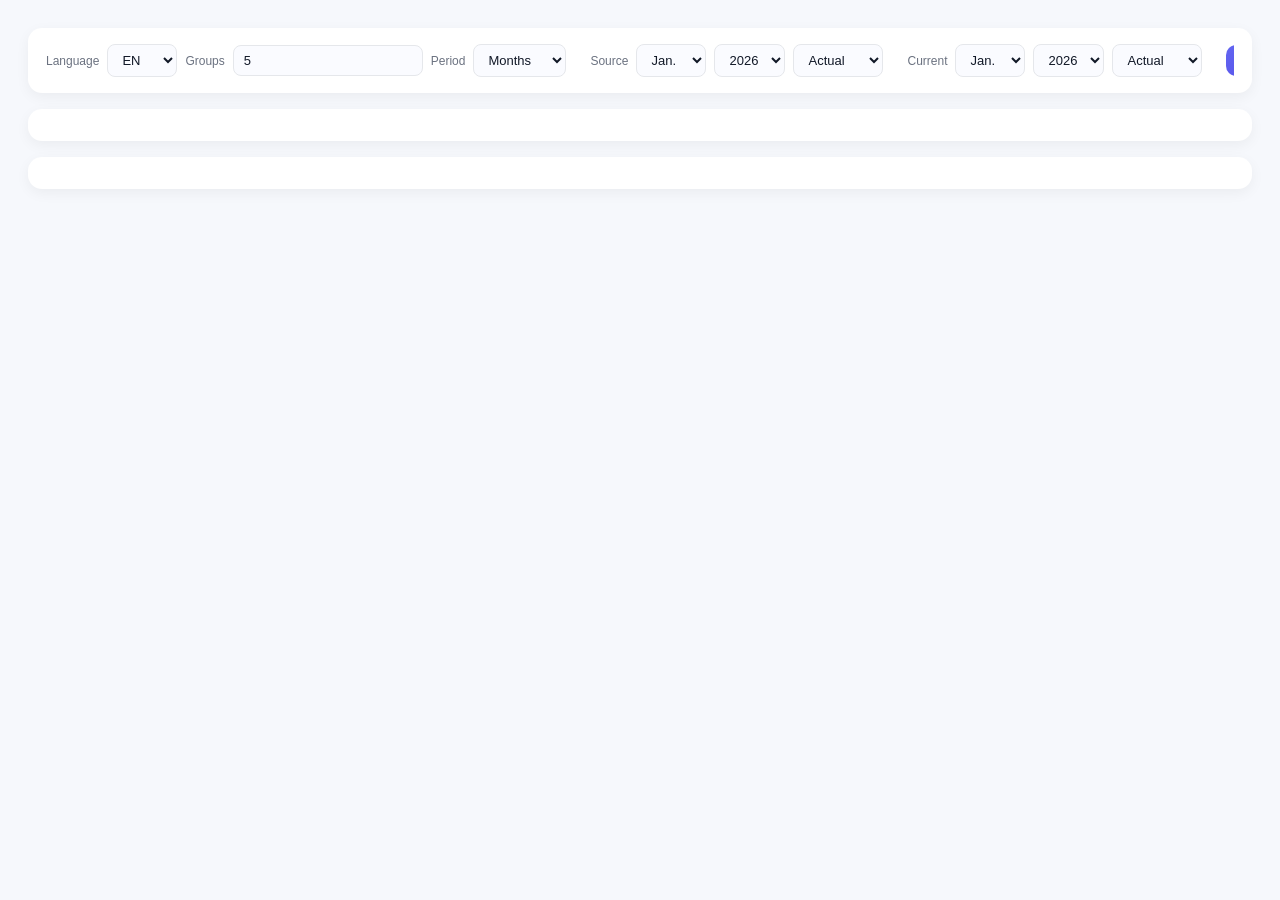
==== index.html @ 21b6c39b "Update index.html" ====
<!DOCTYPE html>
<html>
<head>
<meta charset="UTF-8">
<title>Sarrah BI</title>

<script>
console.log("HTML WORKS");
</script>
  
<link rel="stylesheet" href="css/styles.css">
</head>

<body>

<div id="topBlock" class="block"></div>
<div id="tableBlock" class="block"></div>
<div id="analysisBlock" class="block"></div>

<script type="module" src="js/app.js"></script>

</body>
</html>
---- css/styles.css ----
body {
    font-family: -apple-system, BlinkMacSystemFont, "Segoe UI", Roboto, sans-serif;
    background: #f6f8fc;
    padding: 20px;
    color: #1f2937;
}

/* =========================
   БЛОКИ
========================= */
.block {
    background: #ffffff;
    padding: 16px 18px;
    border-radius: 14px;
    margin-bottom: 16px;
    box-shadow: 0 4px 14px rgba(0,0,0,0.05);
}

/* =========================
   TOP BAR
========================= */
.top-bar {
    display: flex;
    align-items: center;
    gap: 24px;
    flex-wrap: nowrap;
    overflow-x: auto;
}

/* группы */
.top-group {
    display: flex;
    align-items: center;
    gap: 8px;
    white-space: nowrap;
}

/* подписи */
.label {
    font-size: 12px;
    color: #6b7280;
    font-weight: 500;
}
select:disabled {
    opacity: 0.5;
    cursor: not-allowed;
}
/* =========================
   INPUTS / SELECTS
========================= */
input, select {
    padding: 7px 10px;
    border-radius: 8px;
    border: 1px solid #e5e7eb;
    background: #fafbff;
    font-size: 13px;
    color: #111827;

    width: auto;
    min-width: 70px;
    display: inline-block;

    transition: all 0.15s ease;
}

/* hover */
input:hover, select:hover {
    border-color: #c7d2fe;
}

/* focus */
input:focus, select:focus {
    outline: none;
    border-color: #6366f1;
    background: #ffffff;
    box-shadow: 0 0 0 3px rgba(99,102,241,0.15);
}

/* =========================
   КНОПКИ
========================= */
button {
    padding: 8px 16px;
    border-radius: 10px;
    font-size: 13px;
    font-weight: 600;
    cursor: pointer;
    transition: all 0.15s ease;
}

/* BUILD */
.build-btn {
    background: linear-gradient(135deg, #6366f1, #4f46e5);
    color: white;
    border: none;
}

.build-btn:hover {
    transform: translateY(-1px);
    box-shadow: 0 6px 14px rgba(79,70,229,0.25);
}

/* TEST */
.test-btn {
    background: #ffffff;
    border: 1px solid #e5e7eb;
    color: #374151;
}

.test-btn:hover {
    background: #f3f4f6;
}

/* =========================
   ТАБЛИЦА
========================= */
table {
    width: 100%;
    border-collapse: collapse;
    font-size: 13px;
}

th {
    background: #f9fafb;
    color: #6b7280;
    font-weight: 600;
    font-size: 12px;
    padding: 10px 6px;
    border-bottom: 1px solid #e5e7eb;
}

td {
    padding: 8px 6px;
    border-bottom: 1px solid #f1f5f9;
}

/* hover строки */
tr:hover td {
    background: #f9fbff;
}

/* =========================
   ЦВЕТА
========================= */
.green {
    color: #16a34a;
    font-weight: 600;
}

.red {
    color: #dc2626;
    font-weight: 600;
}

/* =========================
   TOTAL
========================= */
.total td {
    background: #eef2ff;
    font-weight: 600;
}

/* =========================
   СКРОЛЛ (тонкий)
========================= */
::-webkit-scrollbar {
    height: 6px;
}
::-webkit-scrollbar-thumb {
    background: #d1d5db;
    border-radius: 6px;
}
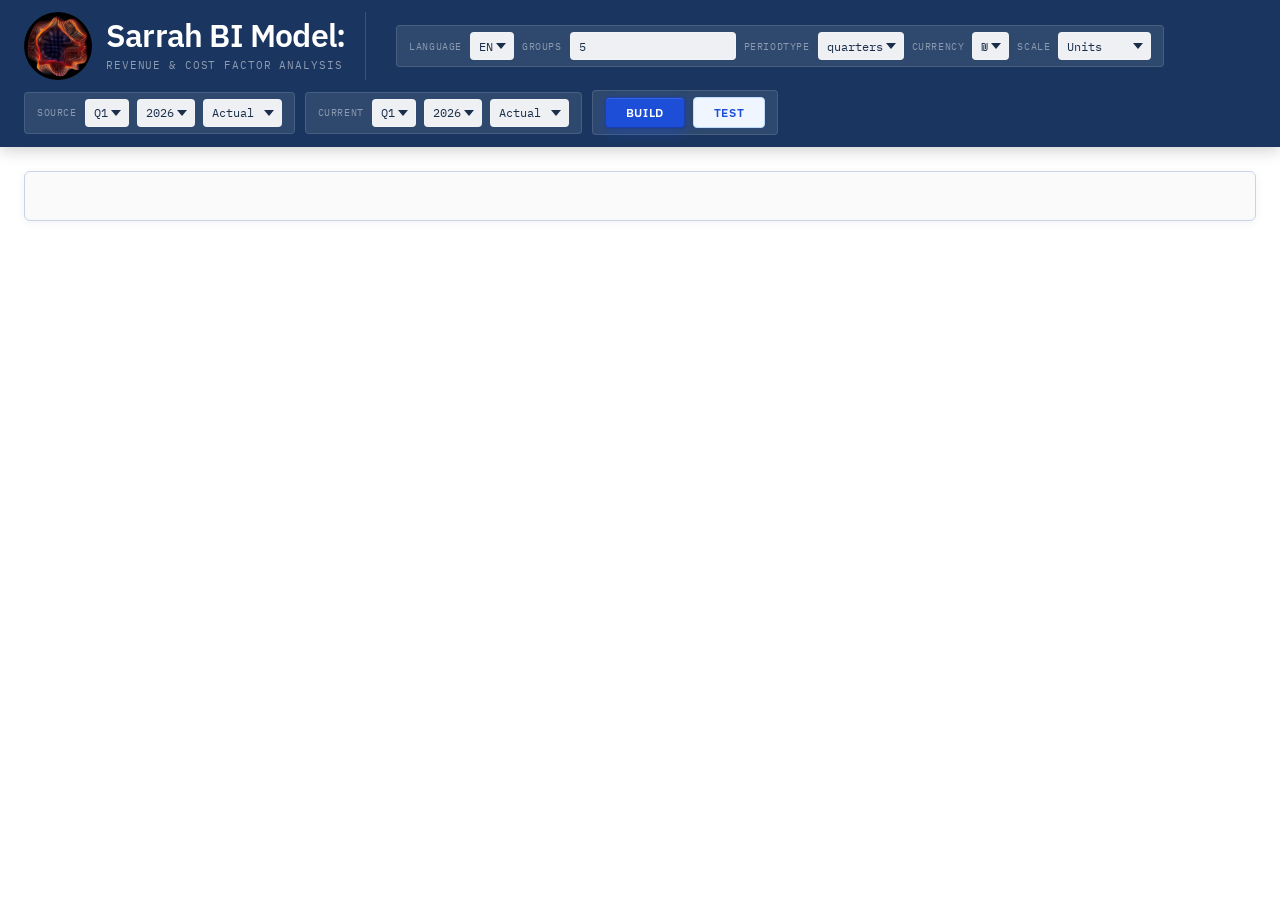
==== commit 401950c6: "Update index.html" ====
--- a/index.html
+++ b/index.html
@@ -9,11 +9,13 @@
 </script>
   
 <link rel="stylesheet" href="css/styles.css">
+<link rel="icon" href="assets/logo.png" type="image/png">
 </head>
 
 <body>
 
 <div id="topBlock" class="block"></div>
+<div id="topSecondaryBlock" class="block"></div>
 <div id="tableBlock" class="block"></div>
 <div id="analysisBlock" class="block"></div>
 
--- a/css/styles.css
+++ b/css/styles.css
@@ -1,172 +1,429 @@
+/* ===================================================
+   SARRAH BI — Minimal White Theme
+   =================================================== */
+
+@import url('https://fonts.googleapis.com/css2?family=IBM+Plex+Mono:wght@400;500&family=IBM+Plex+Sans:wght@300;400;500;600&display=swap');
+
+/* ===== ПЕРЕМЕННЫЕ ===== */
+:root {
+    --bg:        #ffffff;
+    --bg2:       #fafafa;
+    --bg3:       #f5f5f5;
+    --bg4:       #efefef;
+    --surface:   #e8e8e8;
+
+    --border:    #e8e8e8;
+    --border2:   #d0d0d0;
+
+    --text:      #111111;
+    --text2:     #444444;
+    --text3:     #999999;
+
+    --accent:    #111111;
+    --accent2:   #444444;
+
+    --green:     #1a7a3c;
+    --green-bg:  #f0faf4;
+    --red:       #c0392b;
+    --red-bg:    #fdf3f2;
+
+    --radius:    4px;
+    --radius-lg: 6px;
+
+    --font-head: 'IBM Plex Sans', sans-serif;
+    --font-mono: 'IBM Plex Mono', monospace;
+    --font-body: 'IBM Plex Sans', sans-serif;
+}
+
+/* ===== RESET & BASE ===== */
+*, *::before, *::after { box-sizing: border-box; }
+html { scroll-behavior: smooth; }
+
 body {
-    font-family: -apple-system, BlinkMacSystemFont, "Segoe UI", Roboto, sans-serif;
-    background: #f6f8fc;
-    padding: 20px;
-    color: #1f2937;
-}
-
-/* =========================
-   БЛОКИ
-========================= */
-.block {
-    background: #ffffff;
-    padding: 16px 18px;
-    border-radius: 14px;
-    margin-bottom: 16px;
-    box-shadow: 0 4px 14px rgba(0,0,0,0.05);
-}
-
-/* =========================
-   TOP BAR
-========================= */
+    font-family: var(--font-body);
+    background: var(--bg);
+    color: var(--text);
+    min-height: 100vh;
+    line-height: 1.5;
+    margin: 0;
+}
+
+/* ===== TOP BAR ===== */
 .top-bar {
     display: flex;
+    flex-wrap: wrap;
+    gap: 10px;
     align-items: center;
-    gap: 24px;
-    flex-wrap: nowrap;
-    overflow-x: auto;
-}
-
-/* группы */
+
+    background: #1a3660;
+    padding: 12px 24px;
+    border-bottom: none;
+    box-shadow: 0 2px 16px rgba(0,0,0,0.22);
+
+    position: sticky;
+    top: 0;
+    z-index: 100;
+}
+
+/* ===== ЛОГО ===== */
+.logo-block {
+    display: flex;
+    align-items: center;
+    gap: 14px;
+    margin-right: 20px;
+    padding-right: 20px;
+    border-right: 1px solid rgba(255,255,255,0.15);
+}
+
+.logo { height: 68px; }
+
+.logo-main {
+    font-family: var(--font-head);
+    font-weight: 600;
+    font-size: 32px;
+    letter-spacing: -0.8px;
+    color: #ffffff;
+    line-height: 1.1;
+}
+
+.logo-sub {
+    font-family: var(--font-mono);
+    font-size: 11px;
+    color: rgba(255,255,255,0.5);
+    letter-spacing: 0.08em;
+    text-transform: uppercase;
+    margin-top: 4px;
+}
+
+/* ===== ГРУППЫ ===== */
 .top-group {
     display: flex;
     align-items: center;
     gap: 8px;
+    padding: 6px 12px;
+    border-radius: var(--radius);
+    border: 1px solid rgba(255,255,255,0.12);
+    background: rgba(255,255,255,0.09);
+}
+.top-group:hover {
+    background: rgba(255,255,255,0.13);
+    border-color: rgba(255,255,255,0.22);
+}
+
+/* ===== LABEL ===== */
+.label {
+    font-family: var(--font-mono);
+    font-size: 10px;
+    color: rgba(255,255,255,0.45);
+    letter-spacing: 0.06em;
+    text-transform: uppercase;
     white-space: nowrap;
 }
 
-/* подписи */
-.label {
-    font-size: 12px;
-    color: #6b7280;
+/* ===== INPUT / SELECT ===== */
+.top-bar input,
+.top-bar select {
+    height: 28px;
+    padding: 0 8px;
+
+    background: rgba(255,255,255,0.92);
+    border: 1px solid rgba(255,255,255,0.2);
+    border-radius: var(--radius);
+
+    color: #1a2e4a;
+    font-family: var(--font-mono);
+    font-size: 12px;
+
+    cursor: pointer;
+    transition: all 0.12s;
+    appearance: none;
+    -webkit-appearance: none;
+}
+
+.top-bar select {
+    padding-right: 20px;
+    background-image: url("data:image/svg+xml,%3Csvg xmlns='http://www.w3.org/2000/svg' width='10' height='6' viewBox='0 0 10 6'%3E%3Cpath d='M0 0l5 6 5-6z' fill='%231a2e4a'/%3E%3C/svg%3E");
+    background-repeat: no-repeat;
+    background-position: right 7px center;
+    background-color: rgba(255,255,255,0.92);
+}
+
+.top-bar input:focus,
+.top-bar select:focus {
+    outline: none;
+    border-color: #93c5fd;
+    background: #fff;
+    box-shadow: 0 0 0 2px rgba(147,197,253,0.35);
+}
+.top-bar input:hover,
+.top-bar select:hover {
+    background: #fff;
+    border-color: rgba(255,255,255,0.5);
+}
+
+/* ===== КНОПКИ ===== */
+button {
+    border: none;
+    border-radius: var(--radius);
+    padding: 7px 20px;
+    cursor: pointer;
+    font-family: var(--font-head);
+    font-size: 12px;
+    font-weight: 600;
+    letter-spacing: 0.05em;
+    text-transform: uppercase;
+    transition: all 0.18s ease;
+}
+button:active { transform: scale(0.97); }
+
+.build-btn {
+    background: #1d4ed8;
+    color: #fff;
+    border: 1px solid #1e40af;
+    box-shadow:
+        0 1px 0 rgba(255,255,255,0.12) inset,
+        0 4px 12px rgba(29,78,216,0.45),
+        0 1px 3px rgba(0,0,0,0.2);
+}
+.build-btn:hover {
+    background: #2563eb;
+    box-shadow:
+        0 1px 0 rgba(255,255,255,0.16) inset,
+        0 6px 20px rgba(37,99,235,0.55),
+        0 2px 6px rgba(0,0,0,0.15);
+    transform: translateY(-1px);
+}
+
+.test-btn {
+    background: #eff6ff;
+    color: #1d4ed8;
+    border: 1px solid #bfdbfe;
+    box-shadow: 0 1px 3px rgba(29,78,216,0.1);
+}
+.test-btn:hover {
+    background: #dbeafe;
+    border-color: #93c5fd;
+    box-shadow: 0 2px 8px rgba(29,78,216,0.18);
+    transform: translateY(-1px);
+}
+
+/* ===== АНИМАЦИЯ БЛОКОВ ===== */
+.block { animation: fadeUp 0.3s ease both; }
+
+@keyframes fadeUp {
+    from { opacity: 0; transform: translateY(8px); }
+    to   { opacity: 1; transform: translateY(0); }
+}
+
+/* ===== TABLE TITLE ===== */
+.table-title {
+    margin: 20px 24px 8px;
+    font-family: var(--font-mono);
+    font-size: 11px;
+    color: var(--text3);
+    letter-spacing: 0.08em;
+    text-transform: uppercase;
+    display: flex;
+    align-items: center;
+    gap: 10px;
+}
+.table-title::before {
+    content: '';
+    display: inline-block;
+    width: 2px;
+    height: 12px;
+    background: var(--text);
+    border-radius: 1px;
+    flex-shrink: 0;
+}
+
+/* ===== TABLE BLOCK ===== */
+#tableBlock {
+    padding: 0 24px 24px;
+}
+
+/* ===== TABLE ===== */
+table {
+    width: 100%;
+    margin: 0;
+    border-collapse: collapse;
+    background: #fff;
+    border: 1px solid #c8d4e8;
+    border-radius: var(--radius-lg);
+    overflow: hidden;
+    box-shadow:
+        0 0 0 1px rgba(100,140,200,0.06),
+        0 4px 20px rgba(26,54,96,0.08),
+        0 1px 4px rgba(26,54,96,0.06);
+}
+
+/* ===== HEADER ===== */
+thead tr:first-child th {
+    background: #e8eef8;
+    border-bottom: 1px solid #c8d4e8;
+}
+thead tr:last-child th {
+    background: #f0f4fb;
+    border-bottom: 1px solid #d4dff0;
+}
+
+th {
+    font-family: var(--font-mono);
     font-weight: 500;
-}
-select:disabled {
-    opacity: 0.5;
-    cursor: not-allowed;
-}
-/* =========================
-   INPUTS / SELECTS
-========================= */
-input, select {
-    padding: 7px 10px;
-    border-radius: 8px;
-    border: 1px solid #e5e7eb;
-    background: #fafbff;
+    font-size: 10px;
+    color: #5a7aaa;
+    letter-spacing: 0.08em;
+    text-transform: uppercase;
+    padding: 9px 10px;
+    border-right: 1px solid #d4dff0;
+    white-space: nowrap;
+}
+th:last-child { border-right: none; }
+th[colspan="2"], th[colspan="4"], th[colspan="3"] {
+    text-align: center;
+    color: #3a5a8a;
+    font-size: 9px;
+    letter-spacing: 0.1em;
+}
+
+/* ===== CELLS ===== */
+td {
+    padding: 6px 10px;
+    border-bottom: 1px solid #edf1f8;
+    border-right: 1px solid #edf1f8;
+    font-size: 12px;
+    font-family: var(--font-mono);
+    color: var(--text2);
+    transition: background 0.1s;
+}
+td:last-child { border-right: none; }
+td:first-child {
+    color: var(--text);
+    font-family: var(--font-body);
     font-size: 13px;
-    color: #111827;
-
-    width: auto;
-    min-width: 70px;
-    display: inline-block;
-
-    transition: all 0.15s ease;
-}
-
-/* hover */
-input:hover, select:hover {
-    border-color: #c7d2fe;
-}
-
-/* focus */
-input:focus, select:focus {
+}
+
+/* ===== INPUT В ТАБЛИЦЕ ===== */
+td input {
+    width: 100%;
+    background: transparent;
+    border: 1px solid transparent;
+    border-radius: 3px;
+    padding: 3px 6px;
+    font-size: 12px;
+    font-family: var(--font-mono);
+    color: var(--text);
+    transition: all 0.14s;
+}
+td:first-child input { font-family: var(--font-body); font-size: 13px; }
+td input:hover {
+    border-color: #b0c4e8;
+    background: #f0f5ff;
+}
+td input:focus {
+    background: #e8f0ff;
+    border-color: #5b8dee;
     outline: none;
-    border-color: #6366f1;
-    background: #ffffff;
-    box-shadow: 0 0 0 3px rgba(99,102,241,0.15);
-}
-
-/* =========================
-   КНОПКИ
-========================= */
-button {
-    padding: 8px 16px;
-    border-radius: 10px;
+    box-shadow: 0 0 0 2px rgba(91,141,238,0.18);
+    color: #1a2e4a;
+}
+
+/* ===== ROW HOVER ===== */
+tbody tr:hover td {
+    background: #f0f4fb;
+}
+tbody tr:hover td input {
+    background: transparent;
+}
+
+/* ===== ACTIVE ROW ===== */
+tbody tr:focus-within td {
+    background: #e6edfa;
+    border-bottom-color: #c0d0ee;
+}
+tbody tr:focus-within td input:not(:focus) {
+    color: #1a2e4a;
+}
+
+/* ===== TOTAL ===== */
+tr.total td {
+    background: #1a3660;
+    border-top: 2px solid #1a3660;
+    border-bottom: none;
+    color: rgba(255,255,255,0.75);
+    font-weight: 500;
+    font-size: 11px;
+}
+tr.total td:first-child {
+    font-family: var(--font-body);
+    font-size: 12px;
+    font-weight: 600;
+    color: #ffffff;
+    letter-spacing: 0.02em;
+}
+tr.total .green {
+    color: #6ee7a8 !important;
+    background: rgba(110,231,168,0.12);
+}
+tr.total .red {
+    color: #fca5a5 !important;
+    background: rgba(252,165,165,0.12);
+}
+
+/* ===== ЦВЕТА ===== */
+.green {
+    color: var(--green) !important;
+    background: var(--green-bg);
+    border-radius: 3px;
+    padding: 2px 6px;
+}
+.red {
+    color: var(--red) !important;
+    background: var(--red-bg);
+    border-radius: 3px;
+    padding: 2px 6px;
+}
+
+/* ===== ЧИСЛА ВПРАВО ===== */
+td:nth-child(n+6) { text-align: right; }
+
+/* ===== ANALYSIS BLOCK ===== */
+#analysisBlock {
+    margin: 0 24px 28px;
+    padding: 24px 36px;
+    background: var(--bg2);
+    border: 1px solid #c8d4e8;
+    border-radius: var(--radius-lg);
+    box-shadow: 0 2px 10px rgba(26,54,96,0.06);
+    font-family: var(--font-mono);
+    font-size: 12px;
+    color: var(--text2);
+    line-height: 2.4;
+}
+#analysisBlock b {
+    font-family: var(--font-head);
     font-size: 13px;
     font-weight: 600;
-    cursor: pointer;
-    transition: all 0.15s ease;
-}
-
-/* BUILD */
-.build-btn {
-    background: linear-gradient(135deg, #6366f1, #4f46e5);
-    color: white;
-    border: none;
-}
-
-.build-btn:hover {
-    transform: translateY(-1px);
-    box-shadow: 0 6px 14px rgba(79,70,229,0.25);
-}
-
-/* TEST */
-.test-btn {
-    background: #ffffff;
-    border: 1px solid #e5e7eb;
-    color: #374151;
-}
-
-.test-btn:hover {
-    background: #f3f4f6;
-}
-
-/* =========================
-   ТАБЛИЦА
-========================= */
-table {
-    width: 100%;
-    border-collapse: collapse;
-    font-size: 13px;
-}
-
-th {
-    background: #f9fafb;
-    color: #6b7280;
-    font-weight: 600;
-    font-size: 12px;
-    padding: 10px 6px;
-    border-bottom: 1px solid #e5e7eb;
-}
-
-td {
-    padding: 8px 6px;
-    border-bottom: 1px solid #f1f5f9;
-}
-
-/* hover строки */
-tr:hover td {
-    background: #f9fbff;
-}
-
-/* =========================
-   ЦВЕТА
-========================= */
-.green {
-    color: #16a34a;
-    font-weight: 600;
-}
-
-.red {
-    color: #dc2626;
-    font-weight: 600;
-}
-
-/* =========================
-   TOTAL
-========================= */
-.total td {
-    background: #eef2ff;
-    font-weight: 600;
-}
-
-/* =========================
-   СКРОЛЛ (тонкий)
-========================= */
-::-webkit-scrollbar {
-    height: 6px;
-}
-::-webkit-scrollbar-thumb {
-    background: #d1d5db;
-    border-radius: 6px;
-}
+    color: var(--text);
+    letter-spacing: 0.02em;
+    display: block;
+    padding-bottom: 10px;
+    border-bottom: 1px solid #d4dff0;
+    margin-bottom: 8px;
+}
+
+/* ===== SCROLLBAR ===== */
+::-webkit-scrollbar { width: 4px; height: 4px; }
+::-webkit-scrollbar-track { background: var(--bg); }
+::-webkit-scrollbar-thumb { background: var(--surface); border-radius: 2px; }
+::-webkit-scrollbar-thumb:hover { background: var(--border2); }
+
+/* ===== SELECTION ===== */
+::selection { background: #e8e8e8; color: var(--text); }
+
+/* ===== АДАПТИВ ===== */
+@media (max-width: 900px) {
+    .top-bar { flex-direction: column; align-items: flex-start; gap: 8px; }
+    table { font-size: 11px; margin: 0 12px 16px; width: calc(100% - 24px); }
+    .table-title { margin: 16px 12px 6px; }
+}
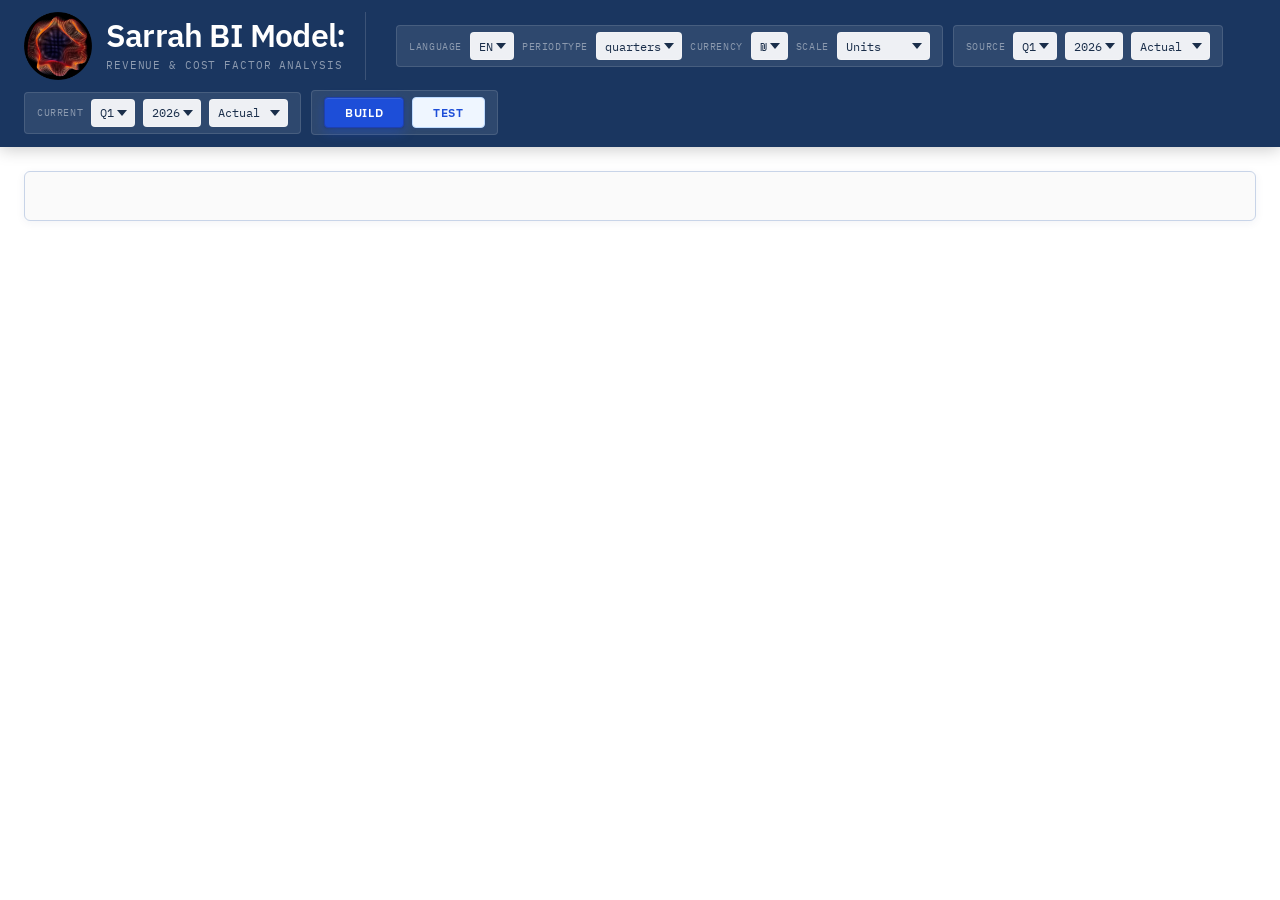
==== commit 1426a2fe: "Add files via upload" ====
--- a/index.html
+++ b/index.html
@@ -15,7 +15,6 @@
 <body>
 
 <div id="topBlock" class="block"></div>
-<div id="topSecondaryBlock" class="block"></div>
 <div id="tableBlock" class="block"></div>
 <div id="analysisBlock" class="block"></div>
 
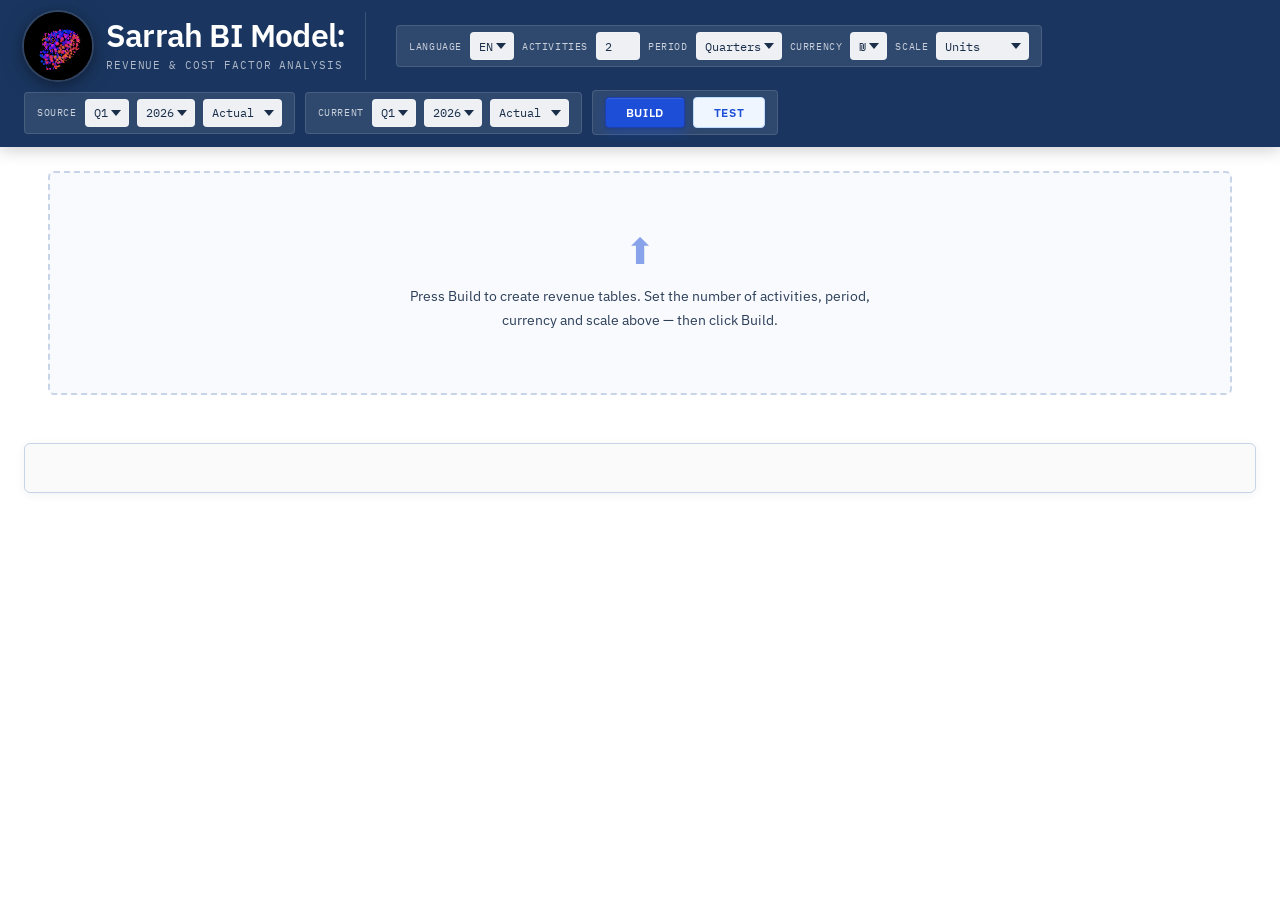
==== commit 78b35bd6: "Add files via upload" ====
--- a/index.html
+++ b/index.html
@@ -18,6 +18,7 @@
 <div id="tableBlock" class="block"></div>
 <div id="analysisBlock" class="block"></div>
 
+<script src="assets/datacloud.js"></script>
 <script type="module" src="js/app.js"></script>
 
 </body>
--- a/css/styles.css
+++ b/css/styles.css
@@ -427,3 +427,858 @@
     table { font-size: 11px; margin: 0 12px 16px; width: calc(100% - 24px); }
     .table-title { margin: 16px 12px 6px; }
 }
+
+/* ===================================================
+   SARRAH BI — Activity Blocks (v2 additions)
+   =================================================== */
+
+/* ── Section header ── */
+.section-header {
+    display: flex;
+    align-items: baseline;
+    gap: 16px;
+    margin: 24px 24px 10px;
+}
+
+.section-title {
+    font-family: var(--font-head);
+    font-size: 15px;
+    font-weight: 600;
+    color: var(--text);
+    letter-spacing: 0.01em;
+}
+
+.section-meta {
+    font-family: var(--font-mono);
+    font-size: 10px;
+    color: var(--text3);
+    letter-spacing: 0.07em;
+    text-transform: uppercase;
+}
+
+/* ── Activity block ── */
+.activity-block {
+    margin: 0 24px 28px;
+    border: 1px solid #c8d4e8;
+    border-radius: var(--radius-lg);
+    overflow: hidden;
+    box-shadow:
+        0 0 0 1px rgba(100,140,200,0.04),
+        0 4px 20px rgba(26,54,96,0.07);
+}
+
+.activity-header {
+    display: flex;
+    align-items: center;
+    justify-content: space-between;
+    flex-wrap: wrap;
+    gap: 12px;
+    padding: 12px 18px;
+    background: #f0f4fb;
+    border-bottom: 1px solid #d4dff0;
+}
+
+.activity-header-left {
+    display: flex;
+    flex-direction: column;
+    gap: 2px;
+}
+
+.activity-title {
+    font-family: var(--font-head);
+    font-size: 13px;
+    font-weight: 600;
+    color: #1a3660;
+}
+
+.activity-name-display {
+    color: #1d4ed8;
+}
+
+.activity-controls {
+    display: flex;
+    align-items: center;
+    gap: 10px;
+    flex-wrap: wrap;
+}
+
+.ctrl-label {
+    font-family: var(--font-mono);
+    font-size: 10px;
+    color: var(--text3);
+    letter-spacing: 0.06em;
+    text-transform: uppercase;
+    white-space: nowrap;
+}
+
+.activity-controls input[type="text"],
+.activity-controls input:not([type="number"]):not([type="checkbox"]) {
+    height: 26px;
+    padding: 0 8px;
+    background: #fff;
+    border: 1px solid #c8d4e8;
+    border-radius: var(--radius);
+    font-family: var(--font-body);
+    font-size: 12px;
+    color: var(--text);
+    min-width: 140px;
+    transition: all 0.12s;
+}
+.activity-controls input[type="number"] {
+    height: 26px;
+    padding: 0 6px;
+    background: #fff;
+    border: 1px solid #c8d4e8;
+    border-radius: var(--radius);
+    font-family: var(--font-mono);
+    font-size: 12px;
+    color: var(--text);
+    transition: all 0.12s;
+}
+.activity-controls input:focus {
+    outline: none;
+    border-color: #5b8dee;
+    box-shadow: 0 0 0 2px rgba(91,141,238,0.18);
+}
+.activity-controls .act-name {
+    min-width: 160px;
+}
+
+.ctrl-checkbox {
+    display: flex;
+    align-items: center;
+    gap: 5px;
+    font-family: var(--font-mono);
+    font-size: 10px;
+    color: var(--text2);
+    letter-spacing: 0.05em;
+    text-transform: uppercase;
+    cursor: pointer;
+    user-select: none;
+}
+.ctrl-checkbox input[type="checkbox"] {
+    width: 14px;
+    height: 14px;
+    cursor: pointer;
+    accent-color: #1d4ed8;
+}
+
+/* table inside activity block — override padding */
+.activity-block table {
+    border: none;
+    border-radius: 0;
+    box-shadow: none;
+    margin: 0;
+}
+
+/* ── Grand total block ── */
+.grand-total-block {
+    margin: 0 24px 28px;
+    border: 1px solid #1a3660;
+    border-radius: var(--radius-lg);
+    overflow: hidden;
+    box-shadow: 0 4px 24px rgba(26,54,96,0.13);
+}
+
+.grand-total-block .section-header {
+    margin: 14px 18px 10px;
+}
+
+.grand-total-block table {
+    border: none;
+    border-radius: 0;
+    box-shadow: none;
+    margin: 0;
+}
+
+/* ── Analysis grid ── */
+.analysis-grid {
+    display: flex;
+    flex-direction: column;
+    gap: 0;
+    margin-top: 8px;
+}
+
+.analysis-row {
+    display: flex;
+    justify-content: space-between;
+    align-items: center;
+    padding: 6px 0;
+    border-bottom: 1px solid #edf1f8;
+}
+.analysis-row:last-child { border-bottom: none; }
+
+.analysis-label {
+    font-family: var(--font-mono);
+    font-size: 11px;
+    color: var(--text3);
+    text-transform: uppercase;
+    letter-spacing: 0.06em;
+}
+
+.analysis-val {
+    font-family: var(--font-mono);
+    font-size: 13px;
+    font-weight: 500;
+    color: var(--text);
+}
+
+.analysis-val.green { color: var(--green); }
+.analysis-val.red   { color: var(--red);   }
+
+.analysis-divider {
+    height: 1px;
+    background: #d4dff0;
+    margin: 4px 0;
+}
+
+/* ── Responsive ── */
+@media (max-width: 900px) {
+    .activity-block,
+    .grand-total-block { margin: 0 12px 20px; }
+    .activity-header { flex-direction: column; align-items: flex-start; }
+    .section-header  { margin: 16px 12px 8px; }
+}
+
+/* ===================================================
+   SARRAH BI — v2.1 patches: bigger fonts, inline name
+   =================================================== */
+
+/* ── Bigger table text ── */
+th {
+    font-size: 12px !important;
+    padding: 10px 12px !important;
+}
+td {
+    font-size: 13px !important;
+    padding: 7px 12px !important;
+}
+td:first-child {
+    font-size: 14px !important;
+}
+td input {
+    font-size: 13px !important;
+}
+td:first-child input {
+    font-size: 14px !important;
+}
+tr.total td {
+    font-size: 13px !important;
+}
+tr.total td:first-child {
+    font-size: 13px !important;
+}
+
+/* ── Activity header: name left, controls right ── */
+.activity-header {
+    display: flex;
+    align-items: center;
+    justify-content: space-between;
+    flex-wrap: wrap;
+    gap: 10px;
+    padding: 10px 16px;
+    background: #f0f4fb;
+    border-bottom: 1px solid #d4dff0;
+}
+
+/* Left side: inline name input + title text stacked */
+.activity-title-row {
+    display: flex;
+    align-items: center;
+    gap: 10px;
+    flex-wrap: wrap;
+}
+
+/* The big inline name field */
+.act-name-inline {
+    height: 32px;
+    padding: 0 10px;
+    background: #fff;
+    border: 1.5px solid #93c5fd;
+    border-radius: var(--radius);
+    font-family: var(--font-head);
+    font-size: 14px !important;
+    font-weight: 600;
+    color: #1a3660;
+    min-width: 180px;
+    max-width: 280px;
+    transition: all 0.14s;
+    box-shadow: 0 1px 4px rgba(29,78,216,0.08);
+}
+.act-name-inline:focus {
+    outline: none;
+    border-color: #1d4ed8;
+    box-shadow: 0 0 0 3px rgba(29,78,216,0.15);
+    background: #eff6ff;
+}
+.act-name-inline::placeholder {
+    color: #93a4c0;
+    font-weight: 400;
+}
+
+/* Title text next to input */
+.activity-title-text {
+    font-family: var(--font-head);
+    font-size: 14px;
+    font-weight: 600;
+    color: #1a3660;
+    white-space: nowrap;
+}
+.activity-title-text .activity-name-display {
+    color: #1d4ed8;
+}
+
+/* Section header bigger */
+.section-title {
+    font-size: 16px !important;
+}
+
+/* Column headers in activity header area */
+.section-meta {
+    font-size: 11px !important;
+}
+
+/* Colspan header text bigger */
+th[colspan="2"], th[colspan="4"], th[colspan="3"] {
+    font-size: 11px !important;
+}
+
+
+/* ===================================================
+   SARRAH BI — v2.2: collapse, centering, title fix
+   =================================================== */
+
+/* ── All td numbers centered ── */
+#tableBlock td {
+    text-align: center !important;
+}
+/* First column (name/group) stays left */
+#tableBlock td:first-child {
+    text-align: left !important;
+}
+/* Grand total first td stays left */
+.grand-total-block td:first-child {
+    text-align: left !important;
+}
+
+/* ── Activity title: "Revenue by" text + input inline ── */
+.activity-title-row {
+    display: flex;
+    align-items: center;
+    gap: 8px;
+    flex-wrap: nowrap;
+}
+
+.activity-title-text {
+    font-family: var(--font-head);
+    font-size: 14px;
+    font-weight: 600;
+    color: #1a3660;
+    white-space: nowrap;
+    flex-shrink: 0;
+}
+
+/* ── Collapse/expand all buttons ── */
+.collapse-all-btns {
+    display: flex;
+    gap: 6px;
+    margin-left: auto;
+}
+
+.collapse-all-btn {
+    background: rgba(255,255,255,0.12);
+    border: 1px solid rgba(255,255,255,0.22);
+    border-radius: var(--radius);
+    color: rgba(255,255,255,0.75);
+    font-family: var(--font-mono);
+    font-size: 10px;
+    letter-spacing: 0.06em;
+    text-transform: uppercase;
+    padding: 4px 10px;
+    cursor: pointer;
+    transition: all 0.14s;
+}
+.collapse-all-btn:hover {
+    background: rgba(255,255,255,0.2);
+    color: #fff;
+}
+
+/* ── Per-table collapse button ── */
+.collapse-btn {
+    display: flex;
+    flex-direction: column;
+    align-items: center;
+    justify-content: center;
+    width: 26px;
+    height: 36px;
+    padding: 0;
+    background: transparent;
+    border: none;
+    cursor: pointer;
+    gap: 0;
+    position: relative;
+    flex-shrink: 0;
+}
+.collapse-btn:hover .collapse-icon-box {
+    background: #1d4ed8;
+    color: #fff;
+    border-color: #1d4ed8;
+}
+.collapse-btn:active { transform: scale(0.93); }
+
+/* The square icon box with + or − */
+.collapse-icon-box {
+    width: 16px;
+    height: 16px;
+    border: 1.5px solid #93a4c0;
+    border-radius: 3px;
+    display: flex;
+    align-items: center;
+    justify-content: center;
+    font-family: var(--font-mono);
+    font-size: 13px;
+    line-height: 1;
+    color: #5a7aaa;
+    background: #fff;
+    transition: all 0.14s;
+    flex-shrink: 0;
+    z-index: 1;
+}
+
+/* Elegant thin bracket lines above and below the box */
+.collapse-bracket {
+    display: block;
+    width: 8px;
+    height: 5px;
+    border-left: 1.5px solid #b0c4e8;
+    border-right: 1.5px solid #b0c4e8;
+    flex-shrink: 0;
+}
+.collapse-bracket-top {
+    border-top: 1.5px solid #b0c4e8;
+    border-bottom: none;
+    border-radius: 2px 2px 0 0;
+}
+.collapse-bracket-bot {
+    border-bottom: 1.5px solid #b0c4e8;
+    border-top: none;
+    border-radius: 0 0 2px 2px;
+}
+.collapse-btn:hover .collapse-bracket {
+    border-color: #1d4ed8;
+}
+
+/* ── table-body-wrap transition ── */
+.table-body-wrap {
+    overflow: hidden;
+    transition: all 0.2s ease;
+}
+
+
+/* ===================================================
+   SARRAH BI — v2.3: center all, col widths
+   =================================================== */
+
+/* ── All td and th centered ── */
+#tableBlock th,
+#tableBlock td {
+    text-align: center !important;
+    vertical-align: middle !important;
+}
+
+/* First column left-aligned */
+#tableBlock th:first-child,
+#tableBlock td:first-child {
+    text-align: left !important;
+}
+
+/* ── Column widths ── */
+#tableBlock table {
+    table-layout: fixed;
+}
+
+/* Name column wider */
+#tableBlock th:first-child,
+#tableBlock td:first-child {
+    width: 140px;
+    min-width: 100px;
+}
+
+/* Qty/Price/Revenue input columns */
+#tableBlock td input[data-field="quantity0"],
+#tableBlock td input[data-field="quantity1"] {
+    text-align: center;
+}
+#tableBlock td input[data-field="price0"],
+#tableBlock td input[data-field="price1"],
+#tableBlock td input[data-field="revenue0"],
+#tableBlock td input[data-field="revenue1"] {
+    text-align: right;
+}
+
+/* Computed cells right-aligned */
+#tableBlock td.num {
+    text-align: right !important;
+}
+
+/* Green/red cells centered */
+#tableBlock td.green,
+#tableBlock td.red {
+    text-align: center !important;
+}
+
+/* ── Grand total table ── */
+.grand-total-block th,
+.grand-total-block td {
+    text-align: center !important;
+    vertical-align: middle !important;
+}
+.grand-total-block th:first-child,
+.grand-total-block td:first-child {
+    text-align: left !important;
+    width: 200px;
+}
+
+
+/* ===================================================
+   SARRAH BI — v2.4: collapse buttons visible fix
+   =================================================== */
+
+/* Collapse button — visible and clickable */
+.collapse-btn {
+    display: inline-flex !important;
+    flex-direction: column;
+    align-items: center;
+    justify-content: center;
+    width: 28px !important;
+    height: 38px !important;
+    padding: 0 !important;
+    background: transparent !important;
+    border: none !important;
+    cursor: pointer !important;
+    gap: 0;
+    margin-left: 6px;
+    flex-shrink: 0;
+    opacity: 1 !important;
+    visibility: visible !important;
+}
+
+.collapse-icon-box {
+    width: 18px !important;
+    height: 18px !important;
+    border: 2px solid #5a7aaa !important;
+    border-radius: 3px;
+    display: flex !important;
+    align-items: center;
+    justify-content: center;
+    font-size: 14px !important;
+    font-weight: 700;
+    line-height: 1;
+    color: #1a3660 !important;
+    background: #fff !important;
+    transition: all 0.14s;
+    z-index: 1;
+    font-family: var(--font-mono);
+    opacity: 1 !important;
+}
+.collapse-btn:hover .collapse-icon-box {
+    background: #1d4ed8 !important;
+    color: #fff !important;
+    border-color: #1d4ed8 !important;
+}
+
+.collapse-bracket {
+    display: block !important;
+    width: 10px !important;
+    height: 5px !important;
+    border-left: 2px solid #93a4c0 !important;
+    border-right: 2px solid #93a4c0 !important;
+    opacity: 1 !important;
+}
+.collapse-bracket-top {
+    border-top: 2px solid #93a4c0 !important;
+    border-bottom: none !important;
+    border-radius: 2px 2px 0 0;
+}
+.collapse-bracket-bot {
+    border-bottom: 2px solid #93a4c0 !important;
+    border-top: none !important;
+    border-radius: 0 0 2px 2px;
+}
+.collapse-btn:hover .collapse-bracket {
+    border-color: #1d4ed8 !important;
+}
+
+/* Collapse-all buttons in section header */
+.collapse-all-btns {
+    display: flex;
+    gap: 6px;
+    margin-left: auto;
+    align-items: center;
+}
+.collapse-all-btn {
+    background: rgba(255,255,255,0.15) !important;
+    border: 1px solid rgba(255,255,255,0.35) !important;
+    border-radius: var(--radius);
+    color: rgba(255,255,255,0.9) !important;
+    font-family: var(--font-mono);
+    font-size: 10px;
+    letter-spacing: 0.06em;
+    text-transform: uppercase;
+    padding: 5px 12px;
+    cursor: pointer;
+    transition: all 0.14s;
+    opacity: 1 !important;
+}
+.collapse-all-btn:hover {
+    background: rgba(255,255,255,0.28) !important;
+    color: #fff !important;
+}
+
+
+/* analysis check row */
+.analysis-check .analysis-label {
+    font-size: 10px !important;
+    opacity: 0.65;
+    letter-spacing: 0.03em;
+}
+.analysis-check .analysis-val {
+    font-size: 11px !important;
+}
+
+/* ===================================================
+   SARRAH BI — v2.9 patches
+   =================================================== */
+
+/* Fix 5: No grey text — use dark blue/dark grey everywhere */
+.analysis-label { color: #2d3f5a !important; }
+.section-meta   { color: #3a5070 !important; }
+.table-title    { color: #3a5070 !important; }
+.label          { color: rgba(255,255,255,0.75) !important; }
+th              { color: #1a3660 !important; }
+td              { color: #1e2d42 !important; }
+td:first-child  { color: #111827 !important; }
+.ctrl-label     { color: #3a5070 !important; }
+.logo-sub       { color: rgba(255,255,255,0.65) !important; }
+
+/* Fix 6: Collapse All / Expand All — clearly visible */
+.section-header .collapse-all-btns {
+    margin-left: auto;
+    display: flex;
+    gap: 8px;
+    align-items: center;
+}
+.collapse-all-btn {
+    background: #1d4ed8 !important;
+    border: 1px solid #1e40af !important;
+    color: #ffffff !important;
+    font-family: var(--font-mono);
+    font-size: 11px !important;
+    letter-spacing: 0.05em;
+    text-transform: uppercase;
+    padding: 5px 14px !important;
+    border-radius: var(--radius);
+    cursor: pointer;
+    transition: all 0.15s;
+    opacity: 1 !important;
+    font-weight: 600;
+}
+.collapse-all-btn:hover {
+    background: #2563eb !important;
+    box-shadow: 0 4px 12px rgba(29,78,216,0.35);
+    transform: translateY(-1px);
+}
+
+/* Fix 7: Empty placeholder */
+.empty-placeholder {
+    display: flex;
+    flex-direction: column;
+    align-items: center;
+    justify-content: center;
+    padding: 60px 40px;
+    margin: 24px;
+    border: 2px dashed #c8d4e8;
+    border-radius: var(--radius-lg);
+    background: #f8fafd;
+    text-align: center;
+    gap: 16px;
+}
+.empty-placeholder-icon {
+    font-size: 36px;
+    color: #1d4ed8;
+    opacity: 0.5;
+    line-height: 1;
+}
+.empty-placeholder-text {
+    font-family: var(--font-body);
+    font-size: 14px;
+    color: #2d3f5a;
+    max-width: 480px;
+    line-height: 1.7;
+}
+
+/* Analysis check row text darker */
+.analysis-check .analysis-label {
+    color: #3a5070 !important;
+    font-size: 10px;
+}
+
+
+/* ── Total row contrast fix ── */
+tr.total td {
+    color: #e2e8f0 !important;
+    font-size: 12px !important;
+    font-weight: 500 !important;
+}
+tr.total td:first-child {
+    color: #ffffff !important;
+    font-size: 13px !important;
+    font-weight: 700 !important;
+    letter-spacing: 0.02em;
+}
+tr.total .green {
+    color: #86efac !important;
+    background: rgba(134,239,172,0.15) !important;
+}
+tr.total .red {
+    color: #fca5a5 !important;
+    background: rgba(252,165,165,0.15) !important;
+}
+
+/* ===================================================
+   SARRAH BI — v3.4 patches
+   =================================================== */
+
+/* ── 2) Hebrew font larger ── */
+:lang(he), [dir="rtl"] {
+    font-size: 115%;
+}
+[dir="rtl"] th,
+[dir="rtl"] td,
+[dir="rtl"] .analysis-label,
+[dir="rtl"] .section-meta,
+[dir="rtl"] .activity-title-text,
+[dir="rtl"] .ctrl-label {
+    font-size: 115% !important;
+    letter-spacing: 0 !important;
+}
+
+/* ── 4) Section meta — same style as section-title ── */
+.section-meta {
+    font-family: var(--font-head) !important;
+    font-size: 13px !important;
+    font-weight: 400 !important;
+    color: #3a5070 !important;
+    letter-spacing: 0 !important;
+    text-transform: none !important;
+}
+
+/* ── 5) Two-line column headers ── */
+#tableBlock thead th {
+    white-space: normal !important;
+    vertical-align: middle !important;
+    text-align: center !important;
+    line-height: 1.3;
+    padding: 8px 8px !important;
+}
+/* Force period labels to wrap at comma */
+#tableBlock thead tr:last-child th {
+    min-width: 64px;
+}
+
+/* ── 6) Center all data columns (not first) ── */
+#tableBlock td:not(:first-child),
+#tableBlock th:not(:first-child) {
+    text-align: center !important;
+}
+#tableBlock td input {
+    text-align: center !important;
+}
+#tableBlock td:first-child input {
+    text-align: left !important;
+}
+
+/* ── 7) Double borders between column groups ── */
+/* After Group col | after Qty group | after Price group | after Revenue group */
+#tableBlock table th:nth-child(1),
+#tableBlock table td:nth-child(1) {
+    border-right: 2px solid #93a4c0 !important;
+}
+/* These selectors use data on multi-factor: 
+   col1=name, col2-3=qty, col4-5=price, col6-7=rev_computed, col8=delta, col9=%, col10-11=share, col12=share_delta
+   Double border after: col1(name), col3(qty1), col5(price1), col9(rev%), col11(share1)  */
+#tableBlock table thead tr:last-child th:nth-child(3),
+#tableBlock table tbody td:nth-child(3) { border-right: 2px solid #93a4c0 !important; }
+
+#tableBlock table thead tr:last-child th:nth-child(5),
+#tableBlock table tbody td:nth-child(5) { border-right: 2px solid #93a4c0 !important; }
+
+#tableBlock table thead tr:last-child th:nth-child(9),
+#tableBlock table tbody td:nth-child(9) { border-right: 2px solid #93a4c0 !important; }
+
+/* First header row group separators */
+#tableBlock table thead tr:first-child th { border-right: 2px solid #93a4c0 !important; }
+#tableBlock table thead tr:first-child th:last-child { border-right: none !important; }
+
+/* ── 8) Animated logo ── */
+.logo {
+    height: 68px;
+    animation: logoFloat 3s ease-in-out infinite;
+    transform-origin: center;
+    filter: drop-shadow(0 4px 12px rgba(29,78,216,0.35));
+}
+
+@keyframes logoFloat {
+    0%   { transform: translateY(0px) rotate(0deg); filter: drop-shadow(0 4px 12px rgba(29,78,216,0.35)); }
+    25%  { transform: translateY(-4px) rotate(-1deg); filter: drop-shadow(0 8px 16px rgba(29,78,216,0.45)); }
+    50%  { transform: translateY(-6px) rotate(0deg); filter: drop-shadow(0 10px 20px rgba(29,78,216,0.5)); }
+    75%  { transform: translateY(-4px) rotate(1deg); filter: drop-shadow(0 8px 16px rgba(29,78,216,0.45)); }
+    100% { transform: translateY(0px) rotate(0deg); filter: drop-shadow(0 4px 12px rgba(29,78,216,0.35)); }
+}
+
+.logo:hover {
+    animation: logoSpin 0.6s ease-in-out;
+}
+
+@keyframes logoSpin {
+    0%   { transform: scale(1) rotate(0deg); }
+    30%  { transform: scale(1.15) rotate(-8deg); }
+    60%  { transform: scale(1.1) rotate(6deg); }
+    100% { transform: scale(1) rotate(0deg); }
+}
+
+
+/* ── Two-line th spans ── */
+.th-type {
+    display: block;
+    font-size: 10px;
+    font-weight: 600;
+    color: #1a3660;
+    text-transform: uppercase;
+    letter-spacing: 0.06em;
+}
+.th-period {
+    display: block;
+    font-size: 11px;
+    font-weight: 500;
+    color: #3a5070;
+    text-transform: none;
+    letter-spacing: 0;
+    margin-top: 2px;
+}
+
+/* ── Murmuration canvas as logo ── */
+#sarrah-murmuration {
+    width: 68px !important;
+    height: 68px !important;
+    border-radius: 50%;
+    background: #000;
+    flex-shrink: 0;
+    display: block;
+    box-shadow: 0 0 0 2px rgba(255,255,255,0.12), 0 4px 20px rgba(0,0,0,0.5);
+}
+/* Remove old logo animation since it's now canvas */
+.logo {
+    animation: none !important;
+    filter: none !important;
+}
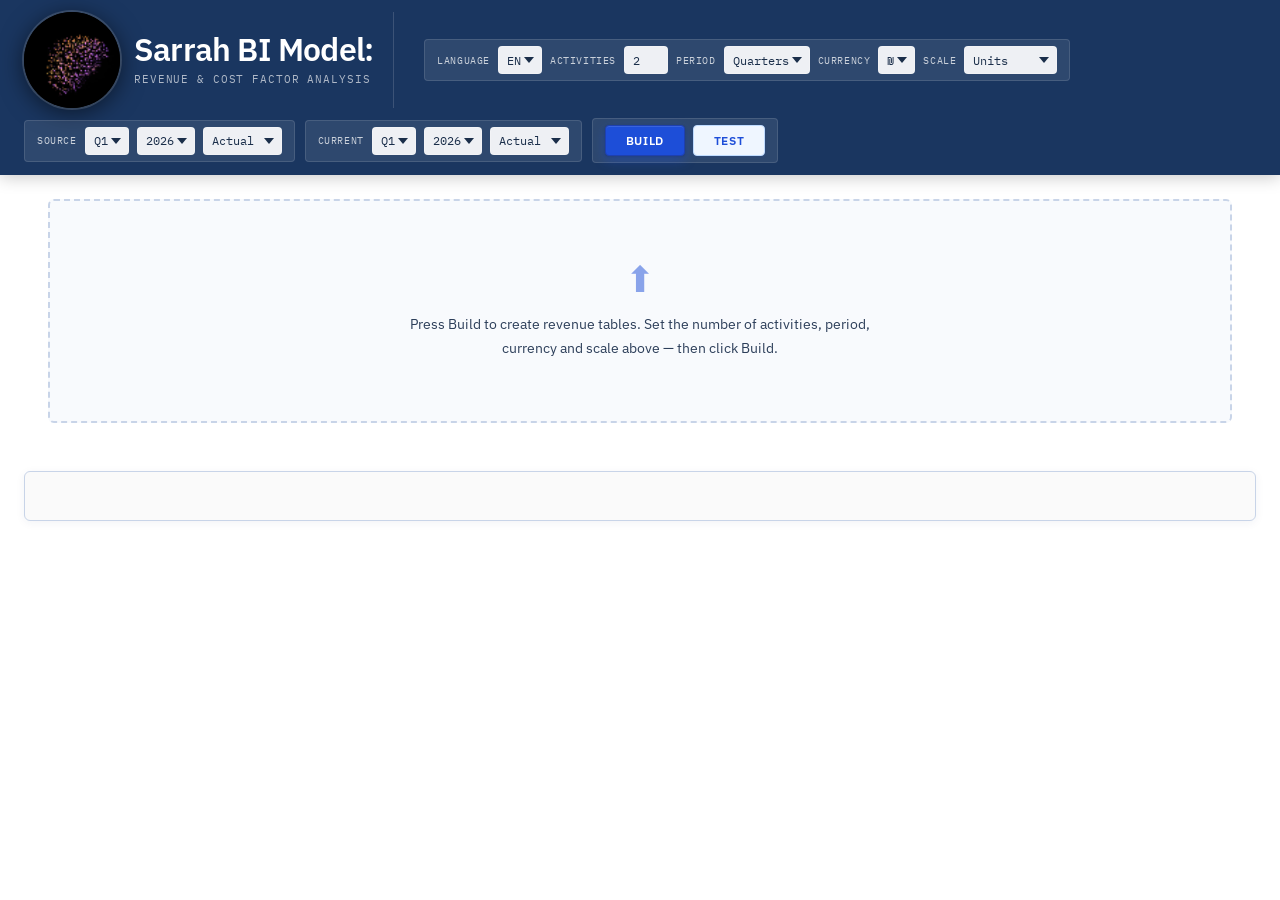
==== commit ad99ff23: "Add files via upload" ====
--- a/index.html
+++ b/index.html
@@ -15,6 +15,7 @@
 <body>
 
 <div id="topBlock" class="block"></div>
+<div id="tabsBlock"></div>
 <div id="tableBlock" class="block"></div>
 <div id="analysisBlock" class="block"></div>
 
--- a/css/styles.css
+++ b/css/styles.css
@@ -1145,140 +1145,102 @@
     background: rgba(252,165,165,0.15) !important;
 }
 
+/* ── DataCloud canvas ── */
+#sarrah-murmuration {
+    width: 96px !important;
+    height: 96px !important;
+    border-radius: 50%;
+    background: #000;
+    flex-shrink: 0;
+    display: block;
+    box-shadow: 0 0 0 2px rgba(255,255,255,0.15), 0 4px 24px rgba(0,0,0,0.6);
+}
+
 /* ===================================================
-   SARRAH BI — v3.4 patches
+   SARRAH BI — v4.2 patches
    =================================================== */
 
-/* ── 2) Hebrew font larger ── */
-:lang(he), [dir="rtl"] {
-    font-size: 115%;
-}
+/* ── 1) Hebrew — elegant, not oversized ── */
 [dir="rtl"] th,
 [dir="rtl"] td,
 [dir="rtl"] .analysis-label,
-[dir="rtl"] .section-meta,
 [dir="rtl"] .activity-title-text,
 [dir="rtl"] .ctrl-label {
-    font-size: 115% !important;
+    font-size: 103% !important;
     letter-spacing: 0 !important;
-}
-
-/* ── 4) Section meta — same style as section-title ── */
+    line-height: 1.5 !important;
+}
+[dir="rtl"] .section-meta,
+[dir="rtl"] .logo-sub {
+    font-size: 101% !important;
+    letter-spacing: 0 !important;
+}
+
+/* ── 2) Section meta — same weight/style as section-title ── */
 .section-meta {
     font-family: var(--font-head) !important;
     font-size: 13px !important;
-    font-weight: 400 !important;
-    color: #3a5070 !important;
+    font-weight: 500 !important;
+    color: #2d3f5a !important;
     letter-spacing: 0 !important;
     text-transform: none !important;
 }
 
-/* ── 5) Two-line column headers ── */
+/* ── 3) Two-line column headers ── */
 #tableBlock thead th {
     white-space: normal !important;
     vertical-align: middle !important;
     text-align: center !important;
-    line-height: 1.3;
-    padding: 8px 8px !important;
-}
-/* Force period labels to wrap at comma */
-#tableBlock thead tr:last-child th {
-    min-width: 64px;
-}
-
-/* ── 6) Center all data columns (not first) ── */
-#tableBlock td:not(:first-child),
-#tableBlock th:not(:first-child) {
-    text-align: center !important;
-}
-#tableBlock td input {
-    text-align: center !important;
-}
-#tableBlock td:first-child input {
-    text-align: left !important;
-}
-
-/* ── 7) Double borders between column groups ── */
-/* After Group col | after Qty group | after Price group | after Revenue group */
-#tableBlock table th:nth-child(1),
-#tableBlock table td:nth-child(1) {
-    border-right: 2px solid #93a4c0 !important;
-}
-/* These selectors use data on multi-factor: 
-   col1=name, col2-3=qty, col4-5=price, col6-7=rev_computed, col8=delta, col9=%, col10-11=share, col12=share_delta
-   Double border after: col1(name), col3(qty1), col5(price1), col9(rev%), col11(share1)  */
-#tableBlock table thead tr:last-child th:nth-child(3),
-#tableBlock table tbody td:nth-child(3) { border-right: 2px solid #93a4c0 !important; }
-
-#tableBlock table thead tr:last-child th:nth-child(5),
-#tableBlock table tbody td:nth-child(5) { border-right: 2px solid #93a4c0 !important; }
-
-#tableBlock table thead tr:last-child th:nth-child(9),
-#tableBlock table tbody td:nth-child(9) { border-right: 2px solid #93a4c0 !important; }
-
-/* First header row group separators */
-#tableBlock table thead tr:first-child th { border-right: 2px solid #93a4c0 !important; }
-#tableBlock table thead tr:first-child th:last-child { border-right: none !important; }
-
-/* ── 8) Animated logo ── */
-.logo {
-    height: 68px;
-    animation: logoFloat 3s ease-in-out infinite;
-    transform-origin: center;
-    filter: drop-shadow(0 4px 12px rgba(29,78,216,0.35));
-}
-
-@keyframes logoFloat {
-    0%   { transform: translateY(0px) rotate(0deg); filter: drop-shadow(0 4px 12px rgba(29,78,216,0.35)); }
-    25%  { transform: translateY(-4px) rotate(-1deg); filter: drop-shadow(0 8px 16px rgba(29,78,216,0.45)); }
-    50%  { transform: translateY(-6px) rotate(0deg); filter: drop-shadow(0 10px 20px rgba(29,78,216,0.5)); }
-    75%  { transform: translateY(-4px) rotate(1deg); filter: drop-shadow(0 8px 16px rgba(29,78,216,0.45)); }
-    100% { transform: translateY(0px) rotate(0deg); filter: drop-shadow(0 4px 12px rgba(29,78,216,0.35)); }
-}
-
-.logo:hover {
-    animation: logoSpin 0.6s ease-in-out;
-}
-
-@keyframes logoSpin {
-    0%   { transform: scale(1) rotate(0deg); }
-    30%  { transform: scale(1.15) rotate(-8deg); }
-    60%  { transform: scale(1.1) rotate(6deg); }
-    100% { transform: scale(1) rotate(0deg); }
-}
-
-
-/* ── Two-line th spans ── */
+    line-height: 1.2 !important;
+    padding: 7px 8px !important;
+}
 .th-type {
     display: block;
+    font-family: var(--font-mono);
     font-size: 10px;
     font-weight: 600;
     color: #1a3660;
     text-transform: uppercase;
-    letter-spacing: 0.06em;
+    letter-spacing: 0.05em;
 }
 .th-period {
     display: block;
-    font-size: 11px;
-    font-weight: 500;
+    font-family: var(--font-mono);
+    font-size: 10px;
+    font-weight: 400;
     color: #3a5070;
-    text-transform: none;
+    margin-top: 2px;
     letter-spacing: 0;
-    margin-top: 2px;
-}
-
-/* ── Murmuration canvas as logo ── */
-#sarrah-murmuration {
-    width: 68px !important;
-    height: 68px !important;
-    border-radius: 50%;
-    background: #000;
-    flex-shrink: 0;
-    display: block;
-    box-shadow: 0 0 0 2px rgba(255,255,255,0.12), 0 4px 20px rgba(0,0,0,0.5);
-}
-/* Remove old logo animation since it's now canvas */
-.logo {
-    animation: none !important;
-    filter: none !important;
-}
+}
+
+/* ── 4) Center all columns except first ── */
+#tableBlock td:not(:first-child),
+#tableBlock th:not(:first-child) {
+    text-align: center !important;
+}
+#tableBlock td:first-child {
+    text-align: left !important;
+}
+#tableBlock th:first-child {
+    text-align: left !important;
+}
+#tableBlock td input {
+    text-align: center !important;
+}
+#tableBlock td:first-child input {
+    text-align: left !important;
+}
+#tableBlock td.num {
+    text-align: center !important;
+}
+
+/* Grand total table same centering */
+.grand-total-block td:not(:first-child),
+.grand-total-block th:not(:first-child) {
+    text-align: center !important;
+}
+.grand-total-block td:first-child,
+.grand-total-block th:first-child {
+    text-align: left !important;
+}
+
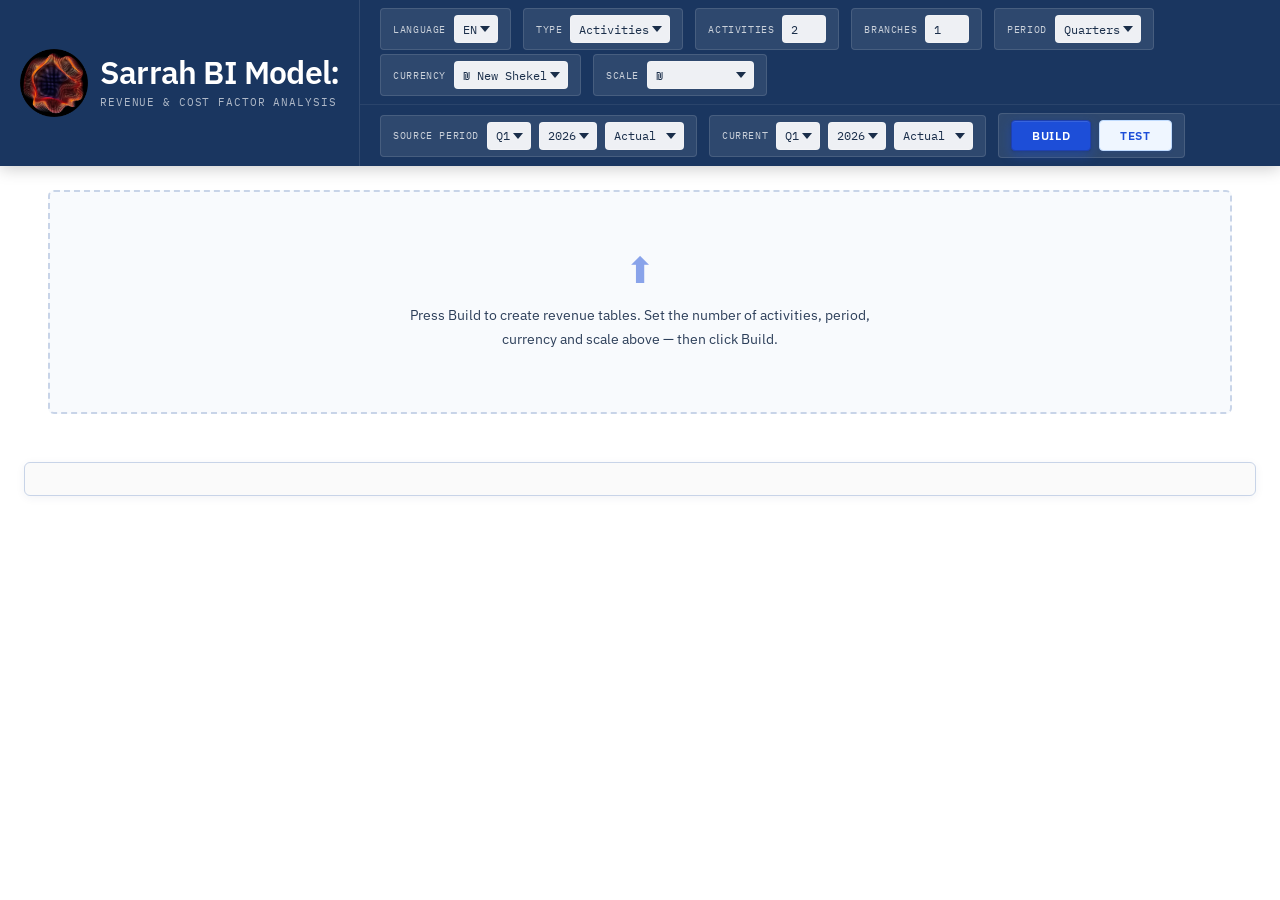
==== commit cd60c488: "Update index.html" ====
--- a/index.html
+++ b/index.html
@@ -8,7 +8,7 @@
 console.log("HTML WORKS");
 </script>
   
-<link rel="stylesheet" href="css/styles.css">
+<link rel="stylesheet" href="css/styles.css?v=1776801480">
 <link rel="icon" href="assets/logo.png" type="image/png">
 </head>
 
@@ -19,8 +19,8 @@
 <div id="tableBlock" class="block"></div>
 <div id="analysisBlock" class="block"></div>
 
-<script src="assets/datacloud.js"></script>
-<script type="module" src="js/app.js"></script>
+<script src="assets/datacloud.js?v=1776801480"></script>
+<script type="module" src="js/app.js?v=1776801480"></script>
 
 </body>
 </html>
--- a/css/styles.css
+++ b/css/styles.css
@@ -1244,3 +1244,457 @@
     text-align: left !important;
 }
 
+
+/* ===================================================
+   SARRAH BI — Tabs (branches)
+   =================================================== */
+
+#tabsBlock {
+    padding: 0 24px;
+    margin-top: 8px;
+}
+
+.tabs-bar {
+    display: flex;
+    gap: 2px;
+    border-bottom: 2px solid #c8d4e8;
+    overflow-x: auto;
+}
+
+.tab-btn {
+    display: flex;
+    align-items: center;
+    gap: 6px;
+    padding: 8px 18px;
+    background: #f0f4fb;
+    border: 1px solid #c8d4e8;
+    border-bottom: none;
+    border-radius: 6px 6px 0 0;
+    font-family: var(--font-head);
+    font-size: 12px;
+    font-weight: 500;
+    color: #5a7aaa;
+    cursor: pointer;
+    transition: all 0.14s;
+    white-space: nowrap;
+    text-transform: none;
+    letter-spacing: 0;
+    position: relative;
+    bottom: -2px;
+}
+.tab-btn:hover {
+    background: #e0e8f8;
+    color: #1a3660;
+    transform: none;
+}
+.tab-btn:active {
+    transform: scale(0.98);
+}
+
+/* Active tab */
+.tab-btn.tab-active {
+    background: #ffffff;
+    border-color: #c8d4e8;
+    border-bottom: 2px solid #ffffff;
+    color: #1a3660;
+    font-weight: 600;
+    z-index: 1;
+}
+
+/* Summary tab icon */
+.tab-icon {
+    font-size: 14px;
+    font-weight: 700;
+    color: #1d4ed8;
+    font-family: var(--font-mono);
+}
+.tab-active .tab-icon {
+    color: #1d4ed8;
+}
+
+/* Branch number badge */
+.tab-num {
+    display: inline-flex;
+    align-items: center;
+    justify-content: center;
+    width: 18px;
+    height: 18px;
+    border-radius: 50%;
+    background: #e8eef8;
+    font-size: 10px;
+    font-weight: 600;
+    color: #3a5a8a;
+    font-family: var(--font-mono);
+    flex-shrink: 0;
+}
+.tab-active .tab-num {
+    background: #1d4ed8;
+    color: #fff;
+}
+
+/* Summary tab readonly styling */
+td input[readonly] {
+    background: transparent !important;
+    border-color: transparent !important;
+    color: var(--text2) !important;
+    cursor: default !important;
+    pointer-events: none;
+}
+
+
+/* ── Tab branch name editing ── */
+.tab-wrapper {
+    display: flex;
+    flex-direction: column;
+    align-items: stretch;
+    position: relative;
+    bottom: -2px;
+}
+.tab-wrapper-active .tab-btn {
+    border-bottom: 2px solid #ffffff;
+}
+.tab-name-input {
+    height: 22px;
+    padding: 0 8px;
+    font-family: var(--font-mono);
+    font-size: 10px;
+    color: #1a3660;
+    background: #f0f6ff;
+    border: none;
+    border-top: 1px solid #c8d4e8;
+    border-radius: 0 0 4px 4px;
+    outline: none;
+    width: 100%;
+    text-align: center;
+    letter-spacing: 0.03em;
+}
+.tab-name-input:focus {
+    background: #e0eeff;
+    color: #1d4ed8;
+}
+
+/* ── Excel-style inline tab rename ── */
+.tab-renameable {
+    cursor: pointer;
+}
+.tab-renameable:hover {
+    text-decoration: underline;
+    text-decoration-style: dotted;
+    text-underline-offset: 2px;
+}
+.tab-label-editing {
+    padding: 0;
+}
+.tab-inline-input {
+    height: 18px;
+    min-width: 50px;
+    padding: 0 4px;
+    font-family: var(--font-head);
+    font-size: 12px;
+    font-weight: 500;
+    color: #1a3660;
+    background: #fff;
+    border: 1.5px solid #1d4ed8;
+    border-radius: 2px;
+    outline: none;
+    text-align: center;
+    box-shadow: 0 0 0 2px rgba(29,78,216,0.2);
+}
+/* Remove old bottom-input styles */
+.tab-wrapper, .tab-wrapper-active, .tab-name-input { display: none !important; }
+
+/* ===================================================
+   SARRAH BI — v4.9 patches
+   =================================================== */
+
+/* ── 2) Static logo restore ── */
+.logo {
+    height: 68px;
+    animation: none !important;
+    filter: none !important;
+}
+#sarrah-murmuration { display: none !important; }
+
+/* ── 5) First qty column centered ── */
+#tableBlock td:nth-child(2),
+#tableBlock th:nth-child(2) {
+    text-align: center !important;
+}
+#tableBlock td:nth-child(2) input {
+    text-align: center !important;
+}
+
+/* ── 6) Hebrew font — use Noto Sans Hebrew for consistent sizing ── */
+@import url('https://fonts.googleapis.com/css2?family=Noto+Sans+Hebrew:wght@300;400;500;600&display=swap');
+
+[dir="rtl"],
+[dir="rtl"] body {
+    font-family: 'Noto Sans Hebrew', 'IBM Plex Sans', sans-serif !important;
+}
+[dir="rtl"] th,
+[dir="rtl"] td,
+[dir="rtl"] input,
+[dir="rtl"] select,
+[dir="rtl"] button,
+[dir="rtl"] .analysis-label,
+[dir="rtl"] .section-title,
+[dir="rtl"] .section-meta,
+[dir="rtl"] .activity-title-text,
+[dir="rtl"] .ctrl-label,
+[dir="rtl"] .logo-main,
+[dir="rtl"] .logo-sub {
+    font-family: 'Noto Sans Hebrew', 'IBM Plex Sans', sans-serif !important;
+    font-size: 13px !important;
+    letter-spacing: 0 !important;
+    line-height: 1.5 !important;
+}
+[dir="rtl"] th {
+    font-size: 11px !important;
+}
+[dir="rtl"] .logo-main {
+    font-size: 28px !important;
+}
+
+
+/* ===================================================
+   General tab — hierarchy rows
+   =================================================== */
+
+.row-total td { font-weight: 600; background: #1a3660; color: #fff; }
+.row-total td.green { color: #86efac !important; }
+.row-total td.red   { color: #fca5a5 !important; }
+
+.row-branch td {
+    background: #e8eef8;
+    font-weight: 500;
+    color: #1a3660;
+}
+.row-branch td.green { color: #1a7a3c !important; }
+.row-branch td.red   { color: #c0392b !important; }
+
+.row-group td { background: #fff; }
+
+td.indent { padding-left: 28px !important; }
+
+.collapse-branch-btn {
+    background: none;
+    border: none;
+    cursor: pointer;
+    padding: 0 6px 0 0;
+    font-size: 12px;
+    color: #3a5070;
+    vertical-align: middle;
+}
+.collapse-icon-sm {
+    font-size: 13px;
+    font-weight: 700;
+    font-family: var(--font-mono);
+}
+
+.branch-badge {
+    display: inline-block;
+    background: #e8eef8;
+    color: #1a3660;
+    border-radius: 4px;
+    padding: 2px 8px;
+    font-size: 11px;
+    font-weight: 500;
+    margin-left: 8px;
+}
+
+.activity-block-multi,
+.activity-block-unique,
+.activity-block-single {
+    margin-bottom: 24px;
+}
+
+/* ===================================================
+   Top bar — two rows layout
+   =================================================== */
+
+.top-bar-two-rows {
+    flex-direction: column !important;
+    gap: 0 !important;
+    padding: 0 !important;
+}
+
+.top-row {
+    display: flex;
+    align-items: center;
+    flex-wrap: wrap;
+    gap: 8px;
+    padding: 10px 24px;
+    width: 100%;
+}
+
+.top-row-1 {
+    border-bottom: 1px solid rgba(255,255,255,0.08);
+}
+
+.top-row-2 {
+    gap: 16px;
+}
+
+
+/* ===================================================
+   Top bar — logo zone + controls zone layout
+   =================================================== */
+
+.top-bar-two-rows {
+    display: flex !important;
+    flex-direction: row !important;
+    align-items: stretch !important;
+    padding: 0 !important;
+    gap: 0 !important;
+}
+
+/* Logo zone — fixed width, never shrinks */
+.top-logo-zone {
+    display: flex;
+    align-items: center;
+    gap: 12px;
+    padding: 12px 20px;
+    flex-shrink: 0;
+    border-inline-end: 1px solid rgba(255,255,255,0.1);
+    min-width: 220px;
+}
+
+/* Controls zone — takes remaining space, two rows inside */
+.top-controls-zone {
+    flex: 1;
+    display: flex;
+    flex-direction: column;
+    min-width: 0;
+}
+
+.top-row {
+    display: flex;
+    align-items: center;
+    flex-wrap: wrap;
+    gap: 4px 12px;
+    padding: 8px 20px;
+}
+
+.top-row-1 {
+    border-bottom: 1px solid rgba(255,255,255,0.07);
+}
+
+/* RTL — logo on right, controls on left */
+[dir="rtl"] .top-bar-two-rows {
+    flex-direction: row-reverse !important;
+}
+[dir="rtl"] .top-logo-zone {
+    border-inline-end: none;
+    border-inline-start: 1px solid rgba(255,255,255,0.1);
+}
+
+
+/* ===================================================
+   v6.0 patches
+   =================================================== */
+
+/* 4. General tab total row — grey text on dark bg */
+.activity-block-multi  .row-total td,
+.activity-block-unique .row-total td,
+.activity-block-single .row-total td {
+    color: #b0bdd0 !important;
+    font-weight: 600;
+}
+.activity-block-multi  .row-total td.green,
+.activity-block-unique .row-total td.green,
+.activity-block-single .row-total td.green { color: #86efac !important; }
+.activity-block-multi  .row-total td.red,
+.activity-block-unique .row-total td.red,
+.activity-block-single .row-total td.red   { color: #fca5a5 !important; }
+
+/* 7. Analysis — values closer to labels */
+.analysis-grid {
+    display: grid;
+    grid-template-columns: 1fr auto;
+    gap: 2px 16px;
+    max-width: 400px;
+}
+.analysis-row {
+    display: contents;
+}
+.analysis-label {
+    font-size: 12px;
+    color: var(--text2);
+    white-space: nowrap;
+    padding: 3px 0;
+}
+.analysis-val, .analysis-value {
+    font-family: var(--font-mono);
+    font-size: 12px;
+    text-align: right;
+    padding: 3px 0;
+    white-space: nowrap;
+}
+
+/* General combined analysis wrap */
+.general-analysis-wrap {
+    margin-top: 24px;
+    padding-top: 16px;
+    border-top: 2px solid #c8d4e8;
+}
+.general-analysis-wrap .analysis-block {
+    max-width: 400px;
+}
+
+
+/* ===================================================
+   v6.2 — Analysis block layout rebuild
+   =================================================== */
+
+/* Reset and rebuild analysis */
+#analysisBlock {
+    padding: 16px 24px;
+}
+#analysisBlock b {
+    display: block;
+    font-size: 13px;
+    font-weight: 600;
+    color: var(--text);
+    margin-bottom: 10px;
+    letter-spacing: 0.04em;
+    text-transform: uppercase;
+}
+.analysis-grid {
+    display: table;
+    width: auto;
+    border-spacing: 0 2px;
+}
+.analysis-row {
+    display: table-row;
+}
+.analysis-label {
+    display: table-cell;
+    font-size: 12px;
+    color: var(--text2);
+    padding: 3px 24px 3px 0;
+    white-space: nowrap;
+    vertical-align: middle;
+}
+.analysis-val,
+.analysis-value {
+    display: table-cell;
+    font-family: var(--font-mono);
+    font-size: 12px;
+    font-weight: 500;
+    text-align: right;
+    padding: 3px 0;
+    white-space: nowrap;
+    vertical-align: middle;
+}
+.analysis-divider {
+    display: table-row;
+    height: 6px;
+}
+.analysis-divider::after {
+    display: table-cell;
+    content: "";
+}
+
+/* Tabs Branch translation fix — force lang re-render */
+.tab-label { font-family: var(--font-head); }
+
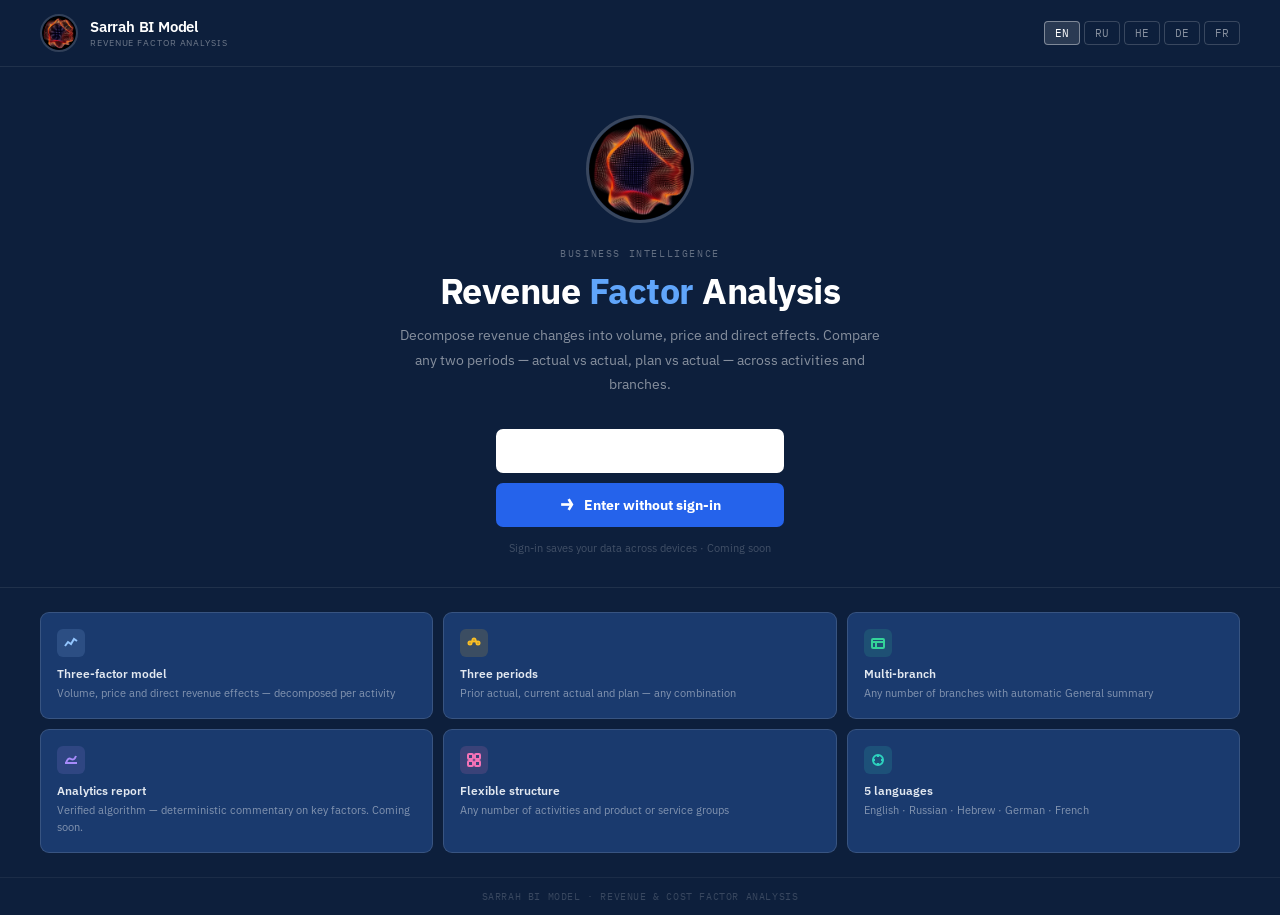
==== commit d161749d: "Add files via upload" ====
--- a/index.html
+++ b/index.html
@@ -1,26 +1,202 @@
 <!DOCTYPE html>
-<html>
+<html lang="en">
 <head>
 <meta charset="UTF-8">
-<title>Sarrah BI</title>
+<meta name="viewport" content="width=device-width, initial-scale=1.0">
+<title>Sarrah BI Model</title>
+<link rel="icon" href="assets/logo.png" type="image/png">
+<link href="https://fonts.googleapis.com/css2?family=IBM+Plex+Mono:wght@400;600&family=IBM+Plex+Sans:wght@400;500;600;700&display=swap" rel="stylesheet">
+<script src="https://accounts.google.com/gsi/client" async></script>
+<style>
+*{box-sizing:border-box;margin:0;padding:0}
+html,body{height:100%;background:#0d1f3c}
+body{font-family:'IBM Plex Sans',sans-serif;color:#fff;display:flex;flex-direction:column;min-height:100vh}
+nav{display:flex;align-items:center;justify-content:space-between;padding:14px 40px;border-bottom:1px solid rgba(255,255,255,0.08);background:#0d1f3c;position:sticky;top:0;z-index:100}
+.nav-logo{display:flex;align-items:center;gap:12px}
+.nav-logo img{width:38px;height:38px;border-radius:50%;object-fit:cover;border:2px solid rgba(255,255,255,0.15)}
+.nav-title{font-size:15px;font-weight:600;color:#fff;line-height:1.2;letter-spacing:-0.2px}
+.nav-sub{font-size:9px;color:rgba(255,255,255,0.4);letter-spacing:0.1em;text-transform:uppercase;margin-top:1px}
+.nav-right{display:flex;align-items:center;gap:12px}
+.nav-lang{display:flex;gap:4px}
+.lb{padding:4px 10px;border:1px solid rgba(255,255,255,0.18);border-radius:4px;font-size:11px;color:rgba(255,255,255,0.5);background:transparent;font-family:'IBM Plex Mono',monospace;cursor:pointer;transition:all 0.15s}
+.lb:hover,.lb.active{background:rgba(255,255,255,0.12);color:#fff;border-color:rgba(255,255,255,0.4)}
+
+/* User info in nav after login */
+.nav-user{display:none;align-items:center;gap:8px}
+.nav-user img{width:30px;height:30px;border-radius:50%;border:2px solid rgba(255,255,255,0.3)}
+.nav-user-name{font-size:13px;color:rgba(255,255,255,0.8)}
+.nav-signout{font-size:11px;color:rgba(255,255,255,0.4);cursor:pointer;text-decoration:underline;background:none;border:none;font-family:'IBM Plex Sans',sans-serif}
+.nav-signout:hover{color:#fff}
+
+.hero{flex:1;display:flex;flex-direction:column;align-items:center;justify-content:center;padding:48px 40px 32px;text-align:center}
+.hero-logo{width:108px;height:108px;border-radius:50%;overflow:hidden;margin:0 auto 24px;border:3px solid rgba(255,255,255,0.18)}
+.hero-logo img{width:100%;height:100%;object-fit:cover;display:block}
+.hero-tag{font-size:10px;letter-spacing:0.16em;text-transform:uppercase;color:rgba(255,255,255,0.35);margin-bottom:10px;font-family:'IBM Plex Mono',monospace}
+.hero-h1{font-size:36px;font-weight:700;line-height:1.15;color:#fff;margin-bottom:12px;letter-spacing:-0.5px}
+.hero-h1 span{color:#60a5fa}
+.hero-desc{font-size:14px;color:rgba(255,255,255,0.5);line-height:1.75;max-width:500px;margin-bottom:32px}
+.btn-group{display:flex;flex-direction:column;align-items:center;gap:10px;margin-bottom:10px}
+
+/* Google button wrapper */
+#g_signin_btn{
+    width:288px;height:44px;
+    border-radius:7px;overflow:hidden;
+    display:flex;align-items:center;justify-content:center;
+    background:#fff;cursor:pointer;
+}
+
+.btn-enter{display:flex;align-items:center;justify-content:center;gap:10px;width:288px;padding:13px 24px;background:#2563eb;color:#ffffff;border:none;border-radius:7px;font-size:14px;font-weight:700;cursor:pointer;font-family:'IBM Plex Sans',sans-serif;transition:all 0.15s;text-decoration:none}
+.btn-enter:hover{background:#1d4ed8;transform:translateY(-1px)}
+.btn-enter svg{width:15px;height:15px;stroke:#fff;fill:none;stroke-width:2.5;flex-shrink:0}
+.hero-note{font-size:11px;color:rgba(255,255,255,0.22);margin-top:4px}
+
+.features{display:grid;grid-template-columns:repeat(3,1fr);gap:10px;padding:24px 40px;border-top:1px solid rgba(255,255,255,0.08)}
+.feat{background:#1a3a6e;border:1px solid rgba(255,255,255,0.13);border-radius:9px;padding:16px}
+.feat-icon{width:28px;height:28px;border-radius:6px;display:flex;align-items:center;justify-content:center;margin-bottom:9px}
+.feat-icon svg{width:14px;height:14px;fill:none;stroke-width:2}
+.fi-b{background:rgba(147,197,253,0.15)}.fi-b svg{stroke:#93c5fd}
+.fi-a{background:rgba(251,191,36,0.15)}.fi-a svg{stroke:#fbbf24}
+.fi-g{background:rgba(52,211,153,0.15)}.fi-g svg{stroke:#34d399}
+.fi-p{background:rgba(167,139,250,0.15)}.fi-p svg{stroke:#a78bfa}
+.fi-k{background:rgba(244,114,182,0.15)}.fi-k svg{stroke:#f472b6}
+.fi-t{background:rgba(45,212,191,0.15)}.fi-t svg{stroke:#2dd4bf}
+.feat-title{font-size:12px;font-weight:600;color:#e2e8f0;margin-bottom:4px}
+.feat-text{font-size:11px;color:rgba(255,255,255,0.46);line-height:1.55}
+footer{padding:12px 40px;text-align:center;font-size:10px;color:rgba(255,255,255,0.18);font-family:'IBM Plex Mono',monospace;letter-spacing:0.06em;text-transform:uppercase;border-top:1px solid rgba(255,255,255,0.06)}
+
+@media(max-width:640px){
+    nav{padding:12px 20px}
+    .hero{padding:32px 20px 24px}
+    .hero-h1{font-size:26px}
+    .features{grid-template-columns:1fr 1fr;padding:16px 20px;gap:8px}
+    .btn-enter{width:100%;max-width:300px}
+    #g_signin_btn{width:100%;max-width:300px}
+    footer{padding:12px 20px}
+}
+@media(max-width:400px){
+    .features{grid-template-columns:1fr}
+    .nav-lang{display:none}
+}
+</style>
+</head>
+<body>
+
+<nav>
+  <div class="nav-logo">
+    <img src="assets/logo.png" alt="Sarrah">
+    <div>
+      <div class="nav-title">Sarrah BI Model</div>
+      <div class="nav-sub">Revenue Factor Analysis</div>
+    </div>
+  </div>
+  <div class="nav-right">
+    <div class="nav-user" id="navUser">
+      <img id="navUserPic" src="" alt="">
+      <span class="nav-user-name" id="navUserName"></span>
+      <button class="nav-signout" onclick="signOut()">Sign out</button>
+    </div>
+    <div class="nav-lang">
+      <div class="lb active">EN</div>
+      <div class="lb">RU</div>
+      <div class="lb">HE</div>
+      <div class="lb">DE</div>
+      <div class="lb">FR</div>
+    </div>
+  </div>
+</nav>
+
+<main class="hero">
+  <div class="hero-logo">
+    <img src="assets/logo.png" alt="Sarrah BI">
+  </div>
+  <div class="hero-tag">Business Intelligence</div>
+  <h1 class="hero-h1">Revenue <span>Factor</span> Analysis</h1>
+  <p class="hero-desc">
+    Decompose revenue changes into volume, price and direct effects.
+    Compare any two periods — actual vs actual, plan vs actual —
+    across activities and branches.
+  </p>
+  <div class="btn-group">
+    <div id="g_signin_btn"></div>
+    <a class="btn-enter" href="app.html">
+      <svg viewBox="0 0 14 14"><polyline points="9,2 12,7 9,12"/><line x1="2" y1="7" x2="12" y2="7"/></svg>
+      Enter without sign-in
+    </a>
+  </div>
+  <div class="hero-note">Sign-in saves your data across devices · Coming soon</div>
+</main>
+
+<section class="features">
+  <div class="feat"><div class="feat-icon fi-b"><svg viewBox="0 0 14 14"><polyline points="1,10 4,6 7,8 10,3 13,5"/></svg></div><div class="feat-title">Three-factor model</div><div class="feat-text">Volume, price and direct revenue effects — decomposed per activity</div></div>
+  <div class="feat"><div class="feat-icon fi-a"><svg viewBox="0 0 14 14"><circle cx="3" cy="7" r="1.5"/><circle cx="7" cy="4" r="1.5"/><circle cx="11" cy="7" r="1.5"/><line x1="4.5" y1="6.5" x2="5.5" y2="4.5"/><line x1="8.5" y1="4.5" x2="9.5" y2="6.5"/></svg></div><div class="feat-title">Three periods</div><div class="feat-text">Prior actual, current actual and plan — any combination</div></div>
+  <div class="feat"><div class="feat-icon fi-g"><svg viewBox="0 0 14 14"><rect x="1" y="3" width="12" height="9" rx="1"/><line x1="1" y1="6" x2="13" y2="6"/><line x1="5" y1="6" x2="5" y2="12"/></svg></div><div class="feat-title">Multi-branch</div><div class="feat-text">Any number of branches with automatic General summary</div></div>
+  <div class="feat"><div class="feat-icon fi-p"><svg viewBox="0 0 14 14"><path d="M2 10 Q4 4 7 6 Q10 8 12 3"/><line x1="1" y1="10" x2="13" y2="10"/></svg></div><div class="feat-title">Analytics report</div><div class="feat-text">Verified algorithm — deterministic commentary on key factors. Coming soon.</div></div>
+  <div class="feat"><div class="feat-icon fi-k"><svg viewBox="0 0 14 14"><rect x="1" y="1" width="5" height="5" rx="1"/><rect x="8" y="1" width="5" height="5" rx="1"/><rect x="1" y="8" width="5" height="5" rx="1"/><rect x="8" y="8" width="5" height="5" rx="1"/></svg></div><div class="feat-title">Flexible structure</div><div class="feat-text">Any number of activities and product or service groups</div></div>
+  <div class="feat"><div class="feat-icon fi-t"><svg viewBox="0 0 14 14"><circle cx="7" cy="7" r="5"/><line x1="7" y1="2" x2="7" y2="4"/><line x1="7" y1="10" x2="7" y2="12"/><line x1="2" y1="7" x2="4" y2="7"/><line x1="10" y1="7" x2="12" y2="7"/></svg></div><div class="feat-title">5 languages</div><div class="feat-text">English · Russian · Hebrew · German · French</div></div>
+</section>
+
+<footer>Sarrah BI Model · Revenue &amp; Cost Factor Analysis</footer>
 
 <script>
-console.log("HTML WORKS");
+const CLIENT_ID = '866770544589-7rbodpqfrrrc8s5aht8gnte1ttvj7r4r.apps.googleusercontent.com';
+
+// Check if already signed in
+window.onload = function(){
+    const user = getUser();
+    if(user) showUserInNav(user);
+
+    google.accounts.id.initialize({
+        client_id: CLIENT_ID,
+        callback: handleCredential,
+        auto_select: false
+    });
+
+    google.accounts.id.renderButton(
+        document.getElementById('g_signin_btn'),
+        {
+            theme: 'outline',
+            size: 'large',
+            width: 288,
+            text: 'signin_with',
+            shape: 'rectangular'
+        }
+    );
+};
+
+function handleCredential(response){
+    // Decode JWT token
+    const payload = JSON.parse(atob(response.credential.split('.')[1]));
+    const user = {
+        id:      payload.sub,
+        name:    payload.name,
+        email:   payload.email,
+        picture: payload.picture
+    };
+    localStorage.setItem('sarrah_user', JSON.stringify(user));
+    showUserInNav(user);
+    // Redirect to app
+    window.location.href = 'app.html';
+}
+
+function getUser(){
+    try{ return JSON.parse(localStorage.getItem('sarrah_user')); }
+    catch(e){ return null; }
+}
+
+function showUserInNav(user){
+    document.getElementById('navUser').style.display = 'flex';
+    document.getElementById('navUserPic').src = user.picture || '';
+    document.getElementById('navUserName').textContent = user.name || user.email;
+    // Hide Google button
+    document.getElementById('g_signin_btn').style.display = 'none';
+}
+
+function signOut(){
+    localStorage.removeItem('sarrah_user');
+    google.accounts.id.disableAutoSelect();
+    location.reload();
+}
 </script>
-  
-<link rel="stylesheet" href="css/styles.css?v=1776801480">
-<link rel="icon" href="assets/logo.png" type="image/png">
-</head>
-
-<body>
-
-<div id="topBlock" class="block"></div>
-<div id="tabsBlock"></div>
-<div id="tableBlock" class="block"></div>
-<div id="analysisBlock" class="block"></div>
-
-<script src="assets/datacloud.js?v=1776801480"></script>
-<script type="module" src="js/app.js?v=1776801480"></script>
 
 </body>
 </html>
